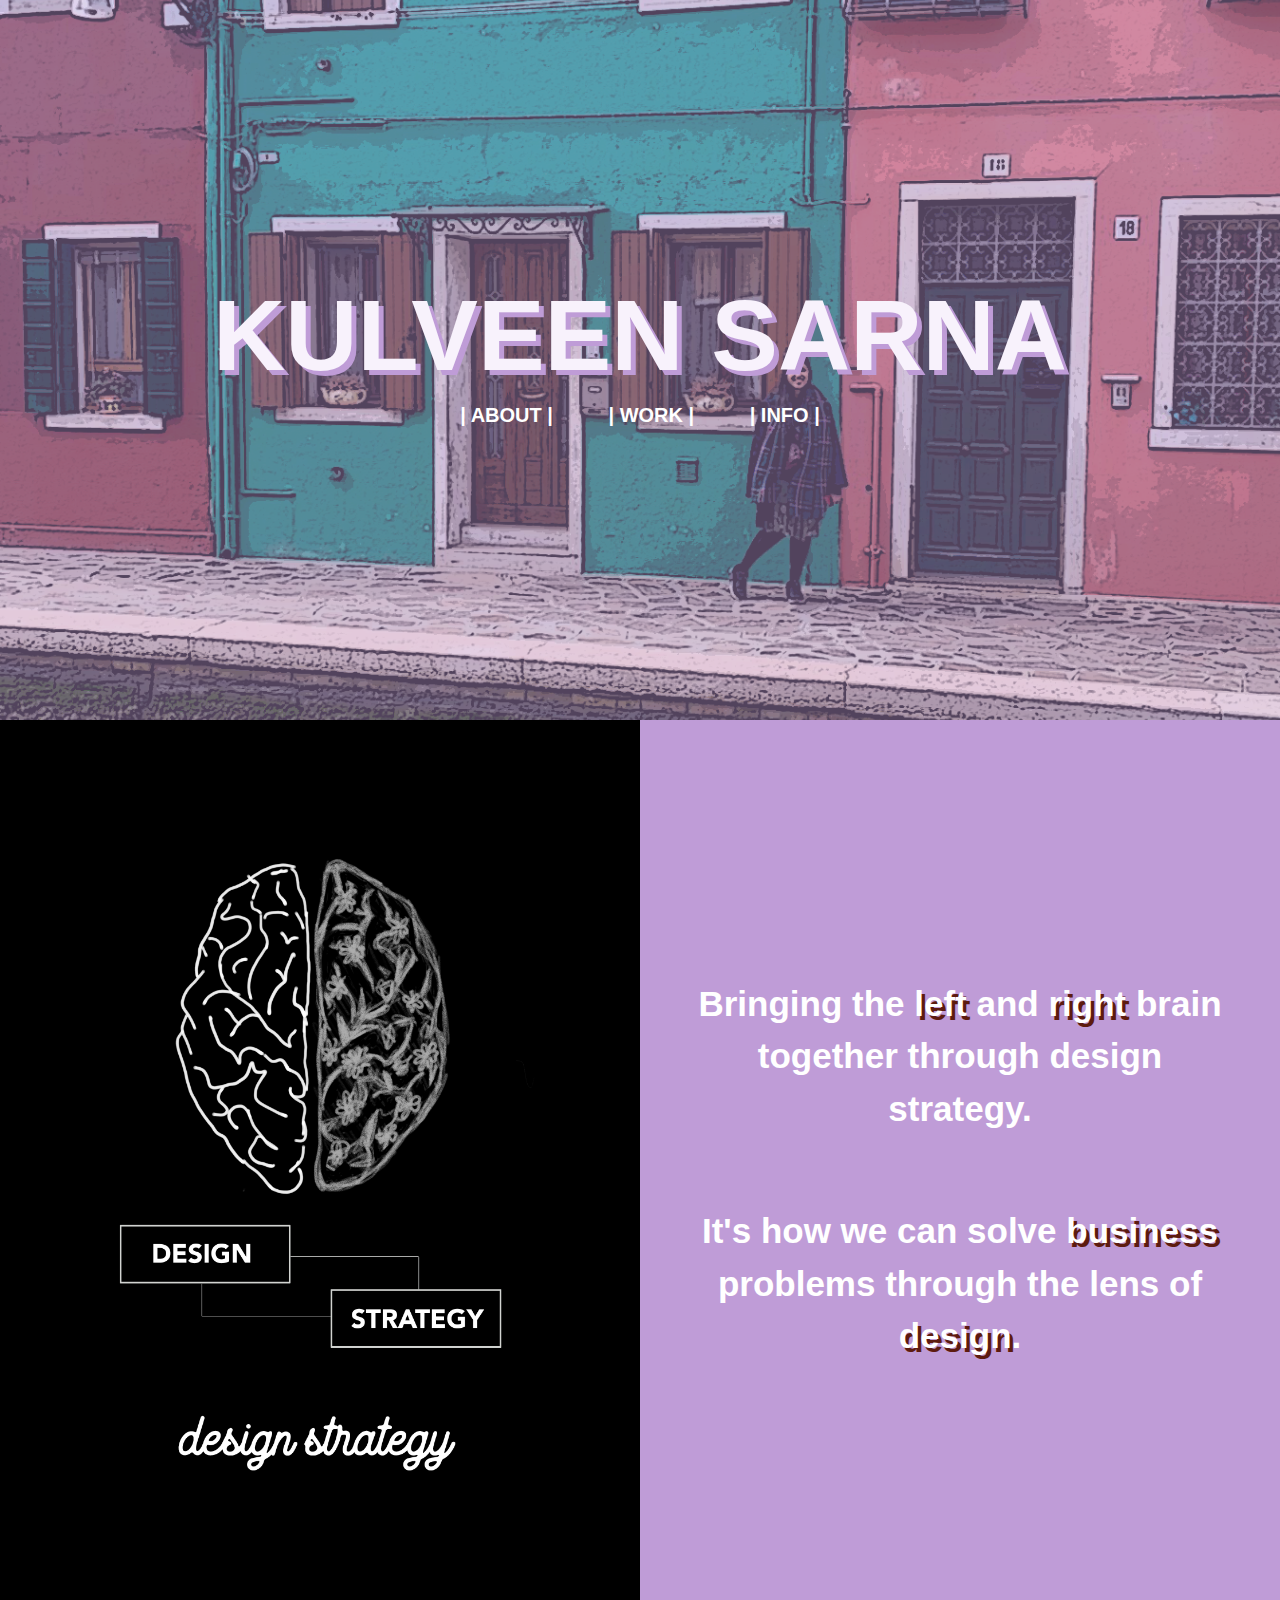
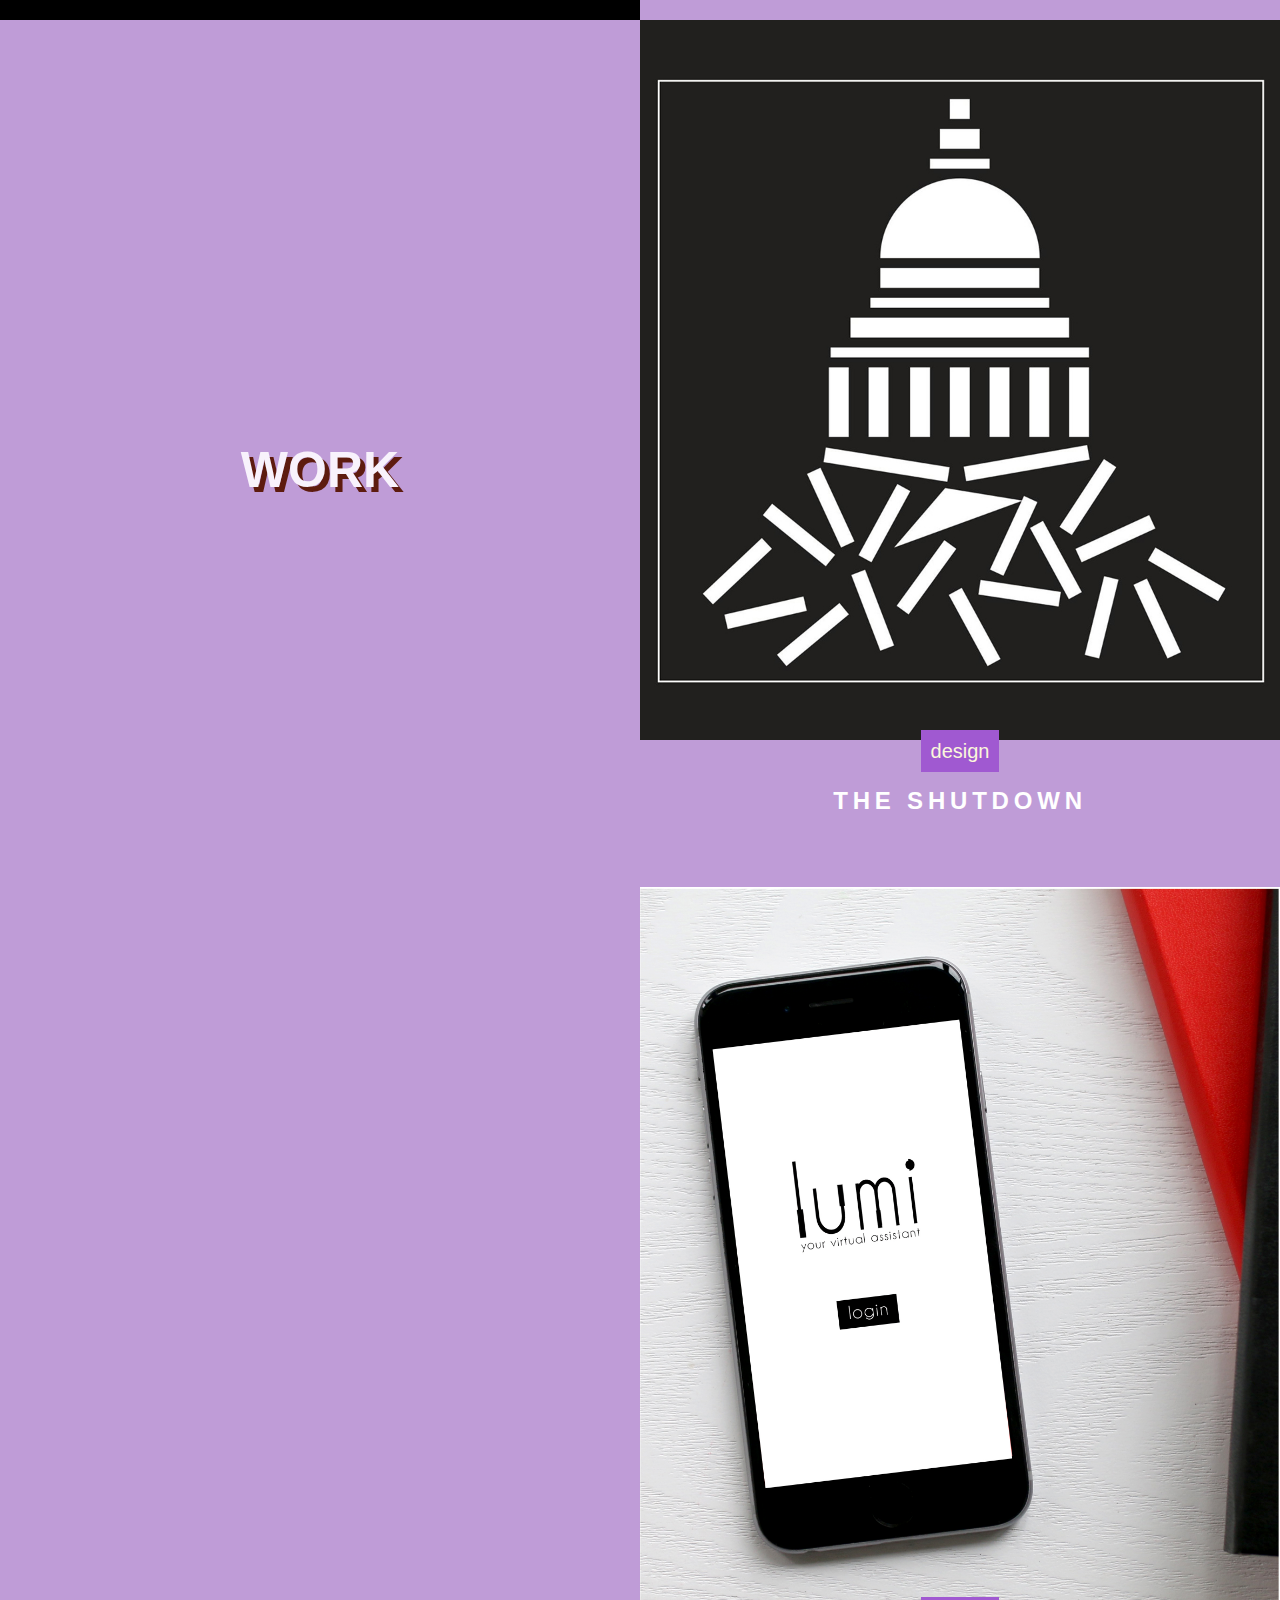
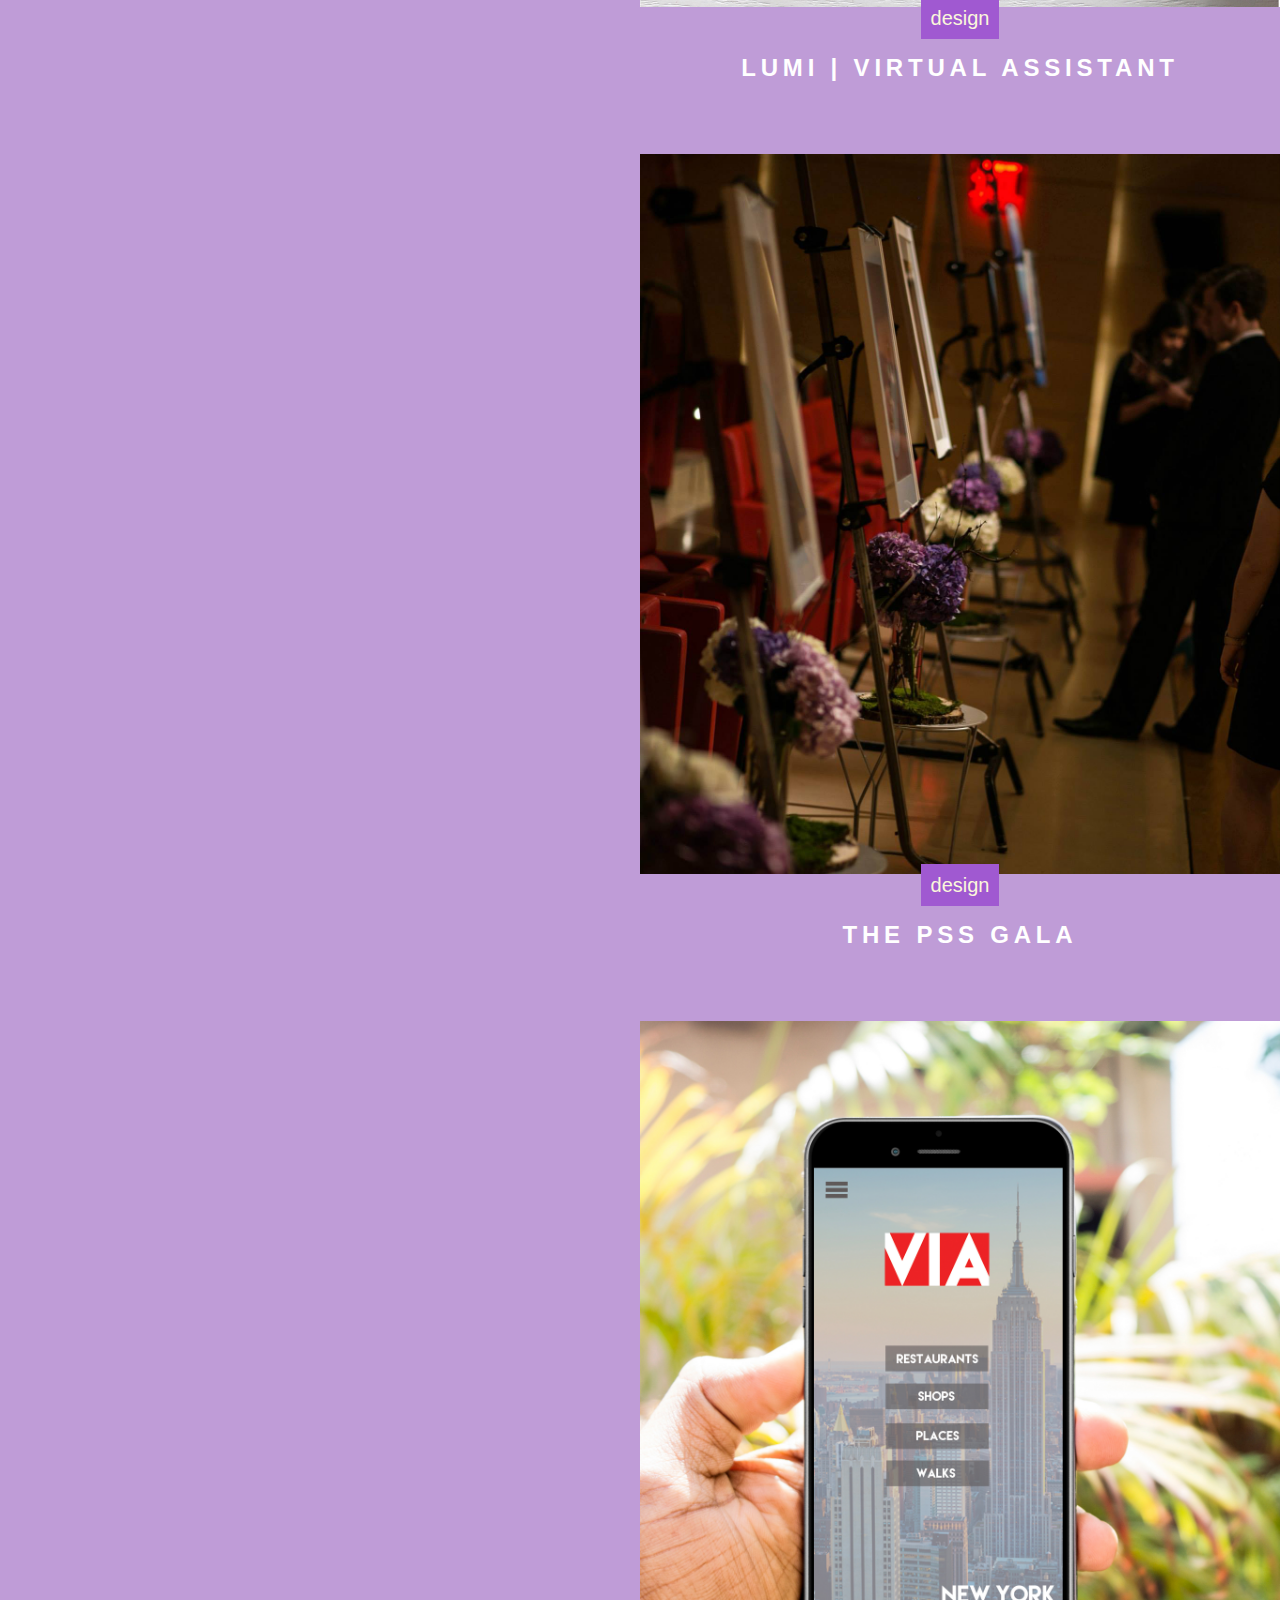
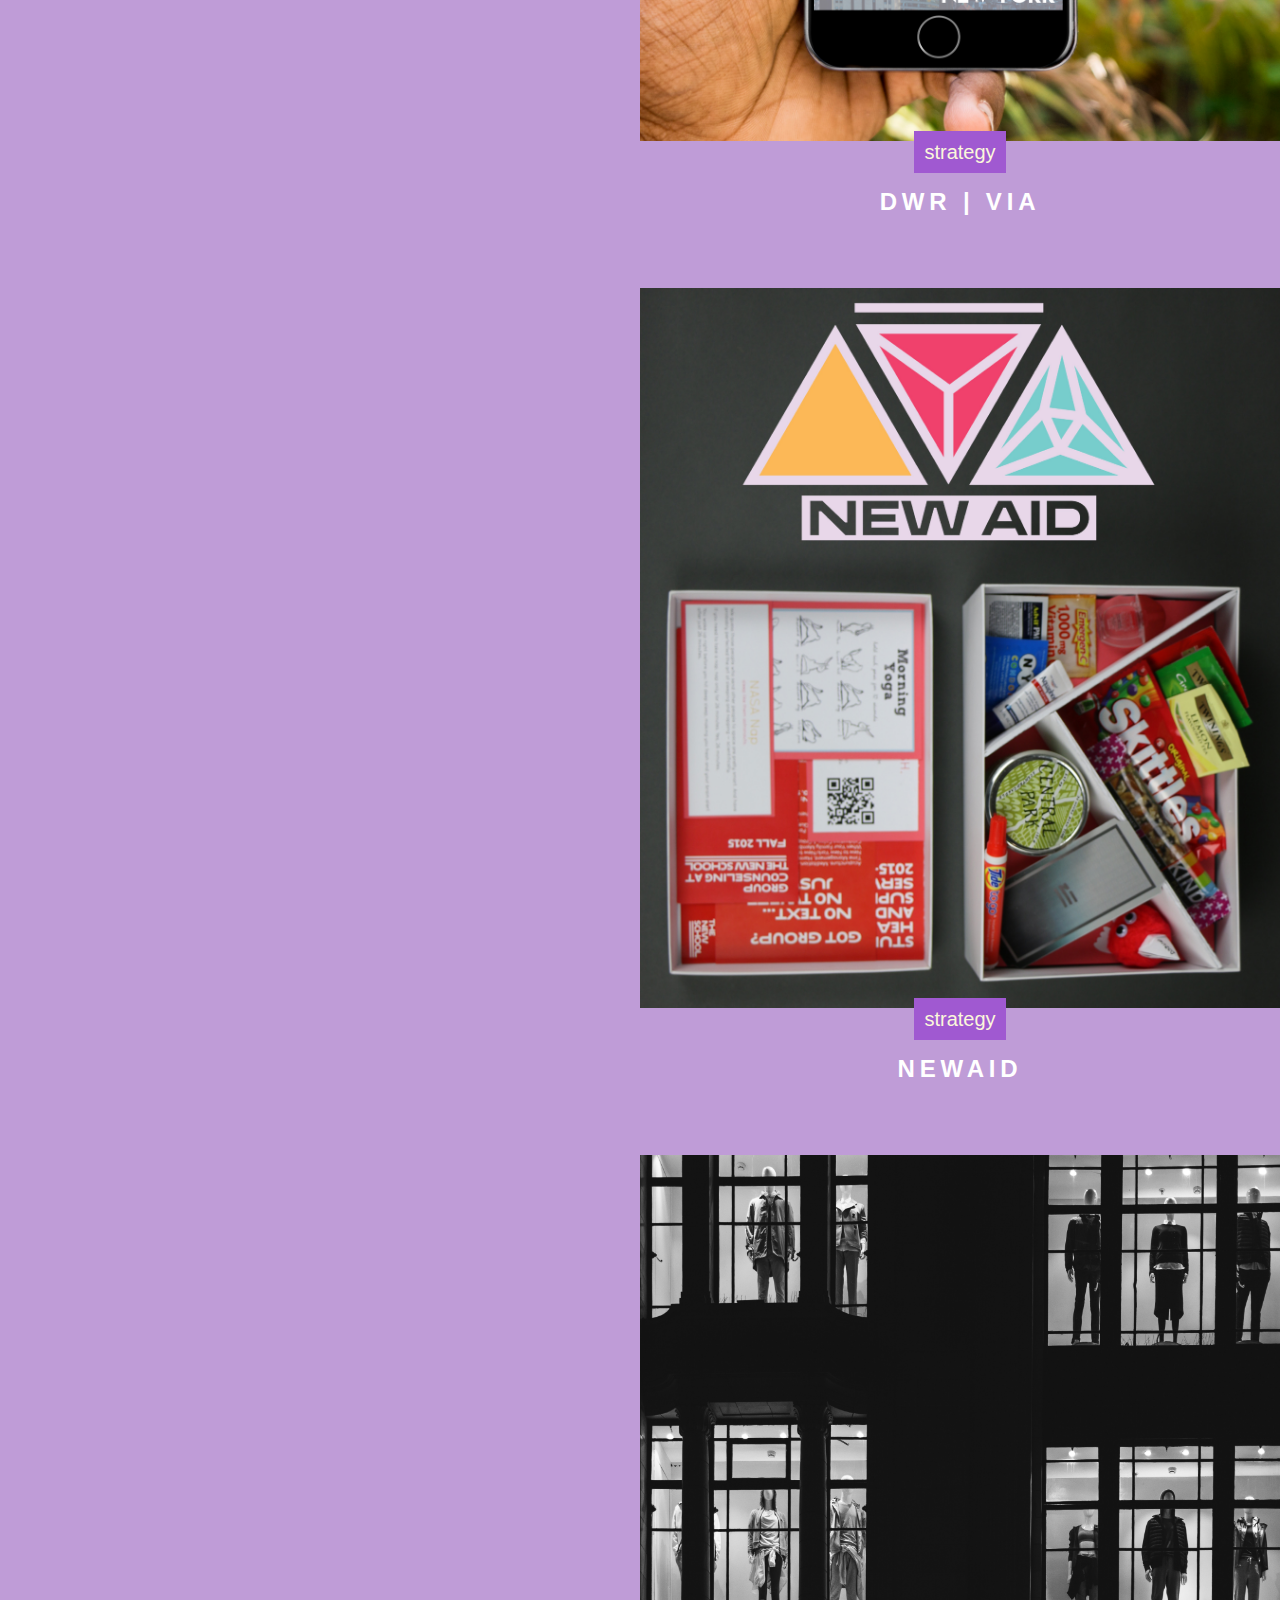
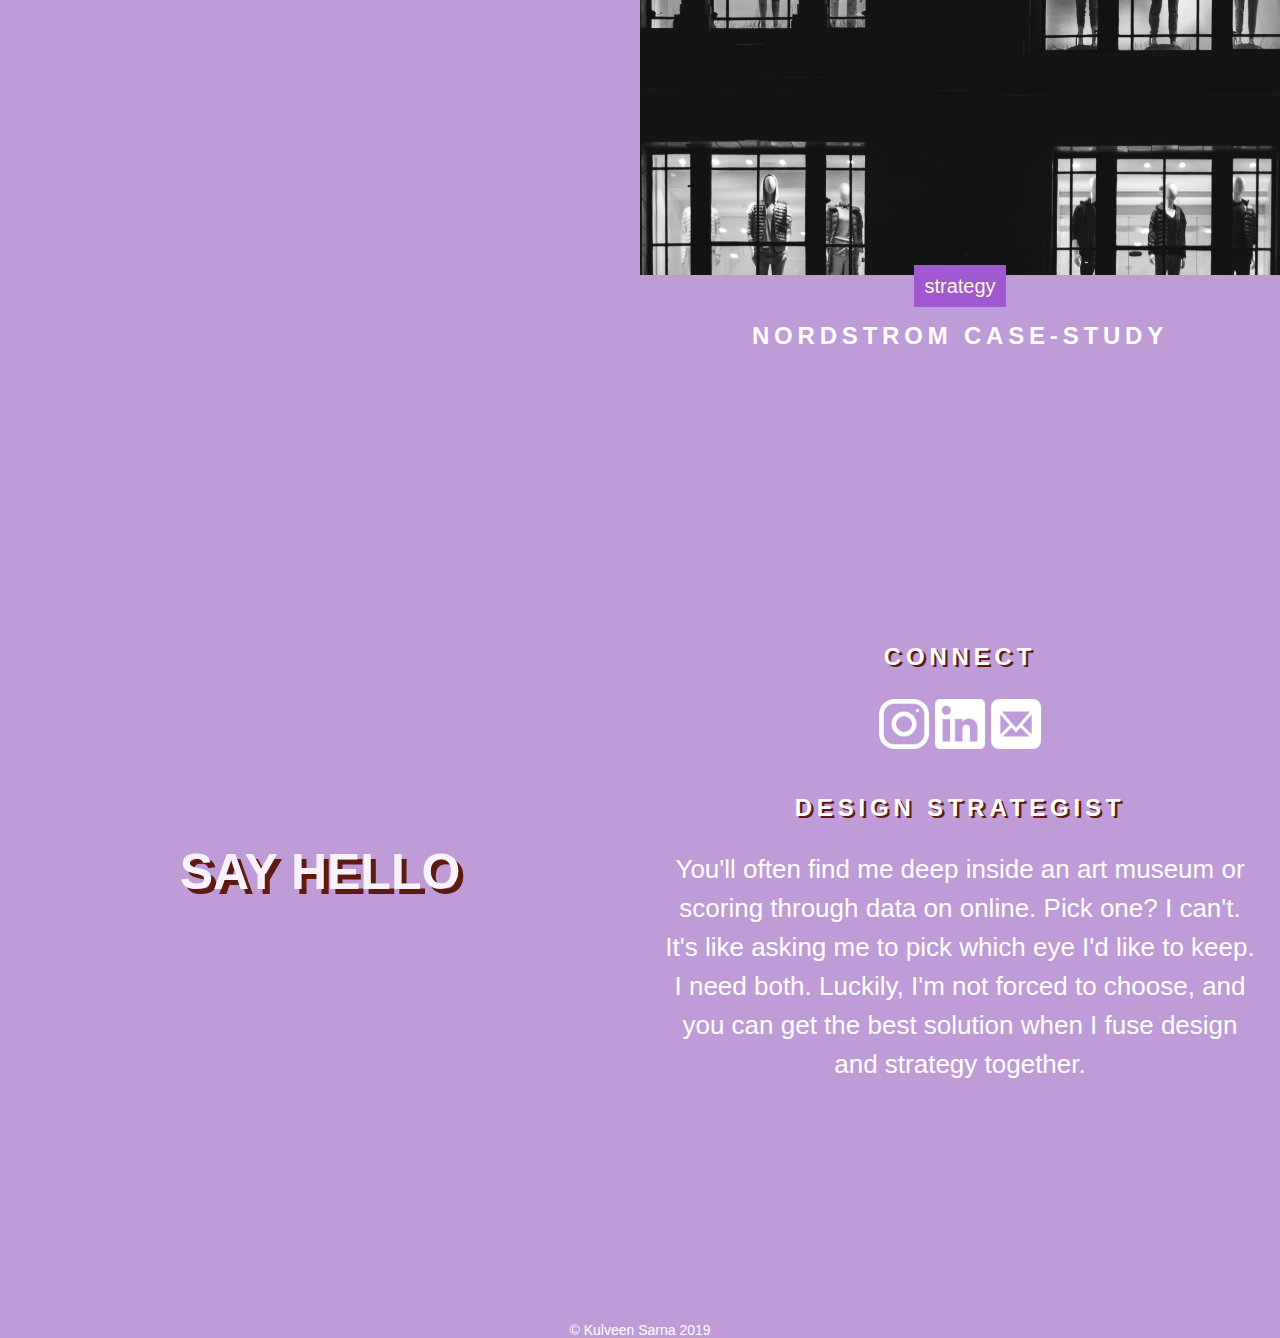
==== unit_9/responsive/index.html @ ccdce37e "unit 9" ====
<!DOCTYPE html>
<html>
<head>
	<title>Kulveen Sarna</title>
	<link rel="stylesheet" type="text/css" href="css/style.css">
	<meta name="viewport" content="width=device-width, initial-scale=1">
</head>
<body>
	<section id="hero">
		<h1>KULVEEN SARNA</h1>
	<menu>
		<a class="navi" href="#intro">| ABOUT |</a>
		<a class="navi" href="#work">| WORK |</a>
		<a class="navi" href="#contact">| INFO |</a>
	</menu>
	</section>
	<section class="clear" id="intro">
	<div class="left" id="brain">
		<img src="images/brain.jpg">
	</div>
	<div class="right" id="intro-content">
		<p class="intro-font">Bringing the <span>left</span> and <span>right</span> brain together through design strategy.</p>
		<p class="intro-font">It's how we can solve <span>business</span> problems through the lens of <span>design</span>.</p>
	</div>
	</section>
	<section class="clear" id="work">
		<div class="left">
			<h2>WORK</h2>
		</div>
		<div class="right">
			<figure class="project">
				<img src="images/shutdown.jpg">
				<label>design</label>
				<h3>THE SHUTDOWN</h3>
			</figure>
			<figure class="project">
				<img src="images/lumi.jpg">
				<label>design</label>
				<h3>LUMI | VIRTUAL ASSISTANT</h3>
			</figure>
			<figure class="project">
				<img src="images/gala.jpg">
				<label>design</label>
				<h3>THE PSS GALA</h3>
			</figure>
			<figure class="project">
				<img src="images/via.jpg">
				<label>strategy</label>
				<h3>DWR | VIA</h3>
			</figure>
			<figure class="project">
				<img src="images/newaid.jpg">
				<label>strategy</label>
				<h3>NEWAID</h3>
			</figure>
			<figure class="project">
				<img src="images/nordstrom.jpg">
				<label>strategy</label>
				<h3>NORDSTROM CASE-STUDY</h3>
			</figure>
		</div>
	</section>
		<section class="clear" id="contact">
		<div class="left">
			<h2>SAY HELLO</h2>
		</div>
		<div class="right" id="contact-content">
			<h3 class="end">CONNECT</h3>
			<p></p>
			<div>
			<a class="social" href="https://www.instagram.com/kulvzsarna/"><img src="images/instagram.png"></a>
			<a class="social" href="https://www.linkedin.com/in/kulveen-sarna/"><img src="images/linkedin.png"></a>
			<a class="social" href="mailto:kulveensarna@gmail.com"><img src="images/mail.png"></a>
			</div>
			<p></p>
			<h3 class="end">DESIGN STRATEGIST</h3>
			<p></p>
			<p id="hello">You'll often find me deep inside an art museum or scoring through data on online. Pick one? I can't. It's like asking me to pick which eye I'd like to keep. I need both. Luckily, I'm not forced to choose, and you can get the best solution when I fuse design and strategy together.</p>
					<p></p>
		</div>
	</section>
	<footer>
			&copy; Kulveen Sarna 2019
	</footer>	
</body>
</html>
---- unit_9/responsive/css/style.css ----
*{
	margin:0;
	padding: 0;
	box-sizing: border-box;
}
body {
	background-color: #BF9CD7;
	font-family: Avenir Next, sans-serif;
	text-align: center;
	color: #a059d1;
	font-size: 20px;
}
h1 {
	font-size: 5em;
	color: #f8f2fc;
	text-shadow: .05em .05em #BF9CD7;
	line-height: 1.1;
	padding: 0 10px;
}
h2 {
	font-size: 2.5em;
	color: #f8f2fc;
	text-shadow: .1em .1em #5D1B0F;
}
h3,h4 {
	font-family: Avenir Next, sans-serif;
	color: #ffffff;

	letter-spacing: .2em;
	font-weight: bold;
}
h3 {
	font-size: 1.2em;
	padding-top: 1em;
	padding-bottom: .5em;
}
img {
	display: block; width: 100%;
}
p{
	padding-bottom: 1em;
	line-height: 1.5;
	font-size: .8em;
}
label{
	background-color: #a059d1;
	color:  #fbf7db;
	margin-top: .5em;
	padding: .5em;
}
span{
	color: #ffffff;
	text-shadow: .1em .1em #5D1B0F;
}
blurb{
	padding: 0 .2em;
	background-color: #fbf7db;
	color: #d0a6ed;
}
footer{
	color: #ffffff;
	font-size: .7em;
}
#hero {
	background: transparent url(../images/cover3.png) no-repeat center center;
	background-size: 100% auto;
	height: 56.25vw; 
	display: flex;
	justify-content: center;
	align-items: center;
	flex-direction: column;
}
.navi{
  	color: white;
 	padding: .7em 1.25em;
  	text-align: center; 
 	text-decoration: none;
  	display: inline-block;
  	font-weight: bold;
}
.left,.right{
	width: 50%;
	float: left;
}
.left {
	position: sticky;-webkit-position:sticky; top: 0;
	display: flex;
	justify-content: center;
	align-items: center;
	min-height: 100vh;
	flex-direction: column;
	padding-right: 0%;
}
#brain {
	background-color: black;
}
.social {
	width: 2.5em;
	height: 2.5em;
	display: inline-block;
}
.clear:after{content:""; display: block; clear: both;}
#intro-content, #contact-content{
	display: flex;
	justify-content: center;
	align-items: center;
	flex-direction: column;
	min-height: 100vh;
	color: #ffffff;
	padding: 1em;
}
.intro-font{
	font-size: 1.75em;
	font-weight: bold;
	padding: 1em;
}
.project {
	padding-bottom: 3em;
}
.info-text {
	line-height: 2;
	padding: 1em;
}
.info-text blurb{
	background: #d0a6ed;
	color: #ffffff;
	font-size: 1em;
}
#hello{
	font-size: 1.3em;
}
.end {
	text-shadow: .1em .1em #5D1B0F;
}

@media screen and (max-width: 860px){
	h1 {
		font-size: 3em;
	}
	#hero {
		height: 70vh;
		background-size: cover;
	}
}
@media screen and (max-width: 768px){
	.left, .right {
		width: 100%;
		float: none;
	}
	.left {
		min-height: auto;
	}
	#brain {
		position: relative;
		-webkit-position: relative;
	}
	}

@media screen and (max-width: 410px){
	.navi {
		display: block;
	}
	h1 {
		font-size: 3em;
	}
	.intro-font{
		font-size: 1.6em;
		margin: 1em, 1em, 1.5em, 1.5em;
		padding: 1.2em;	
	}
	#hello {
		font-size: 1.3em;
	}
	}
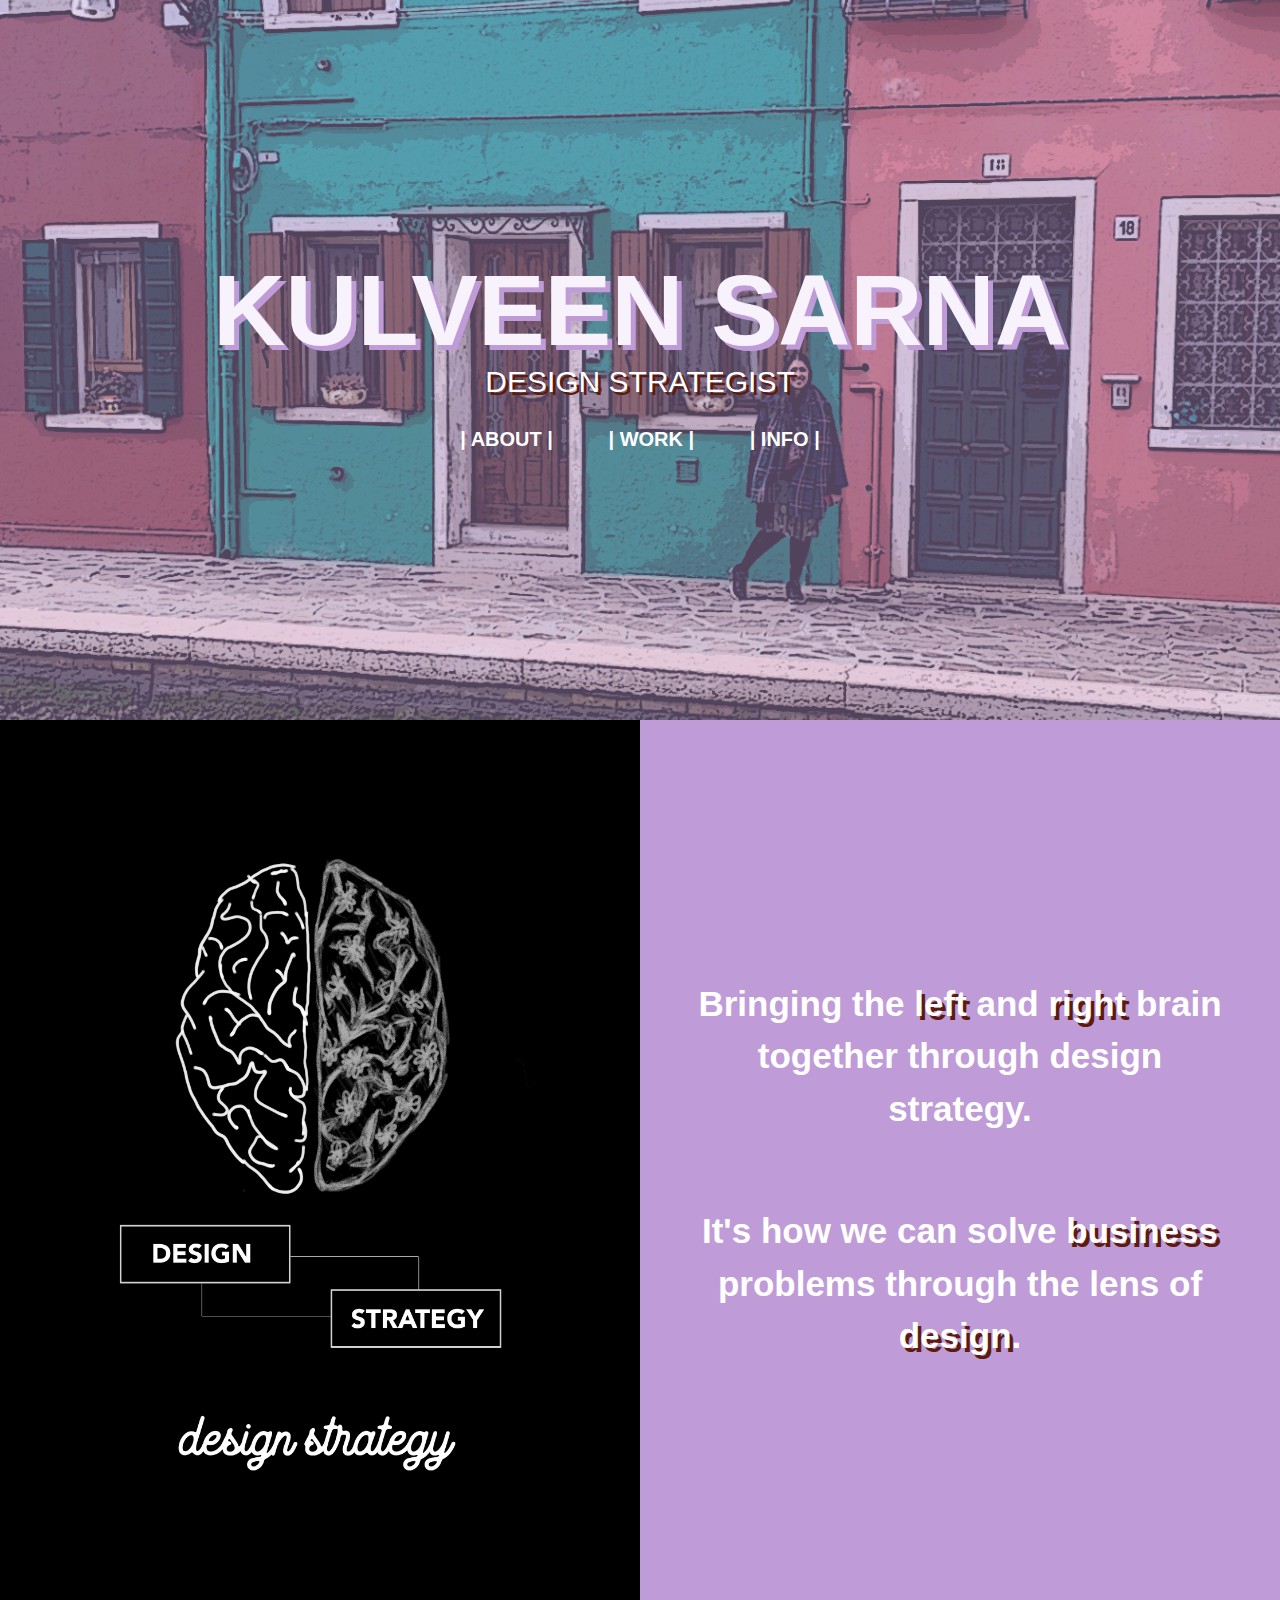
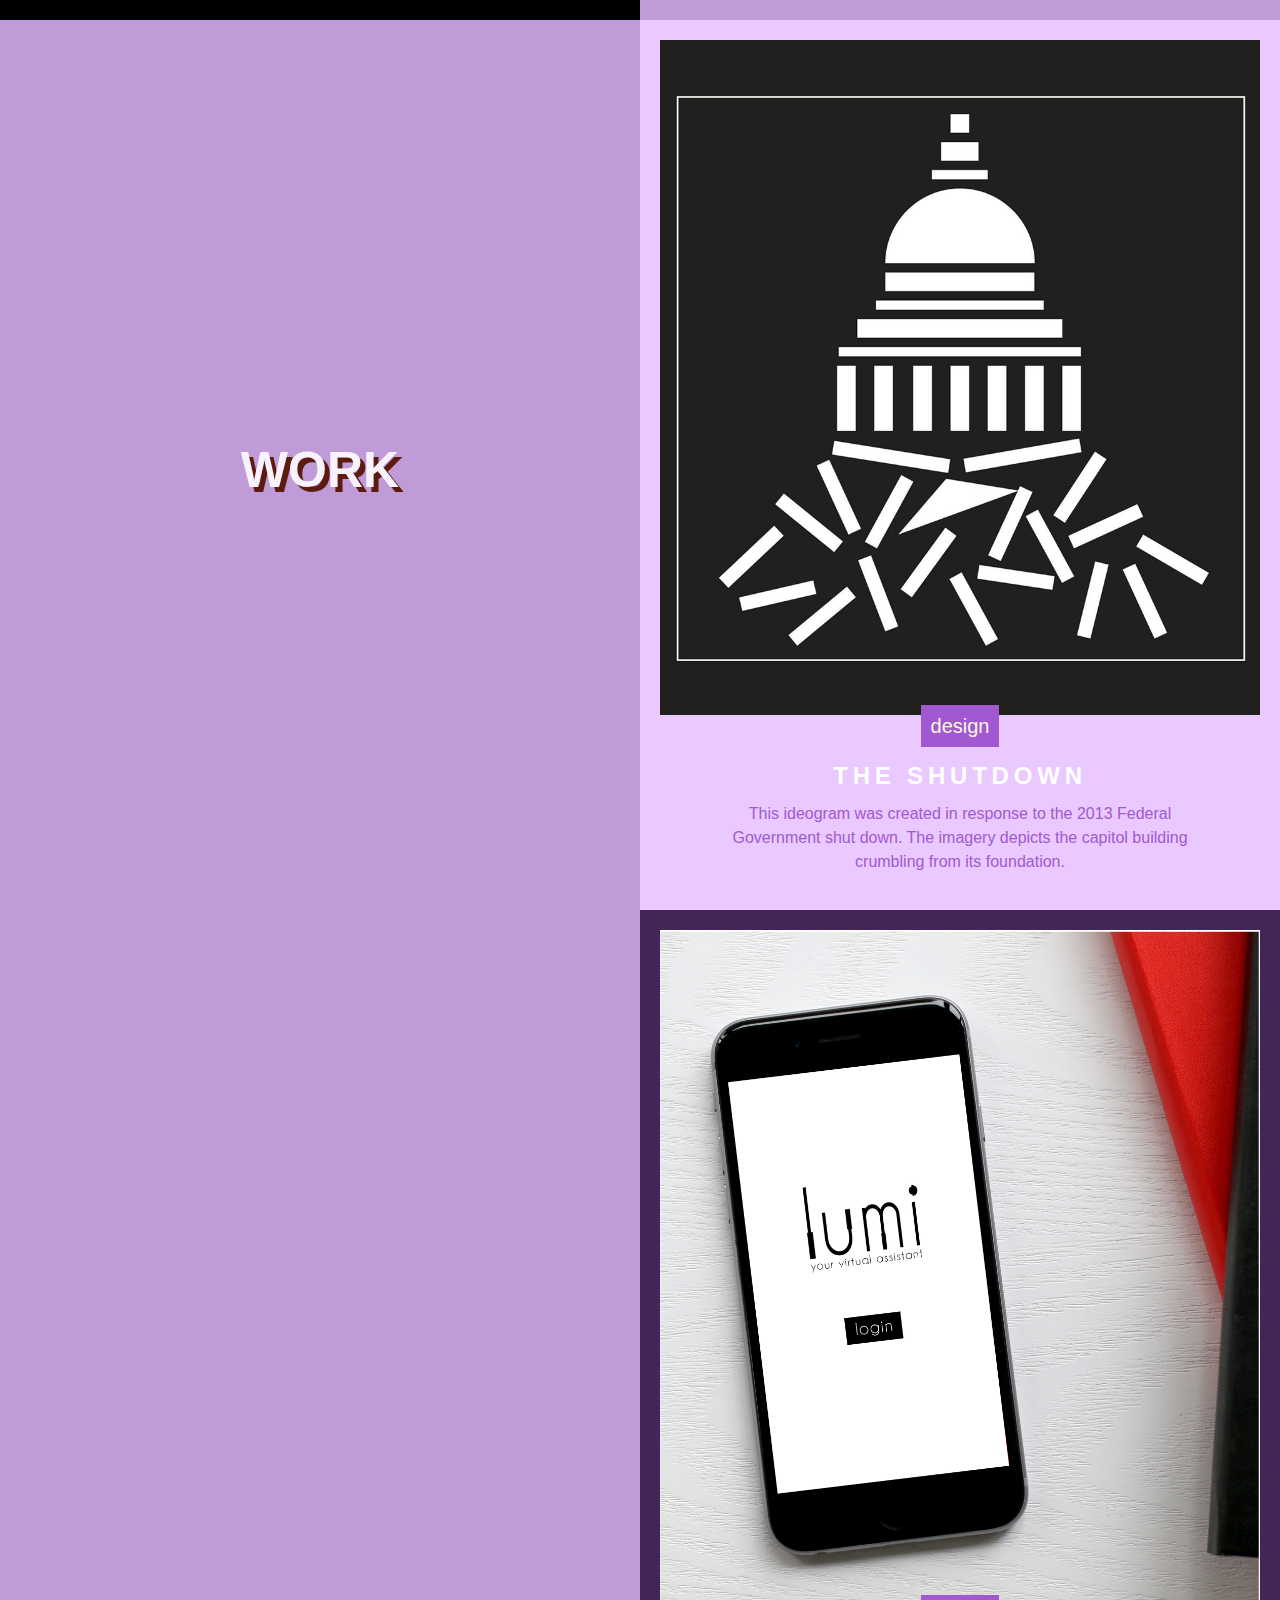
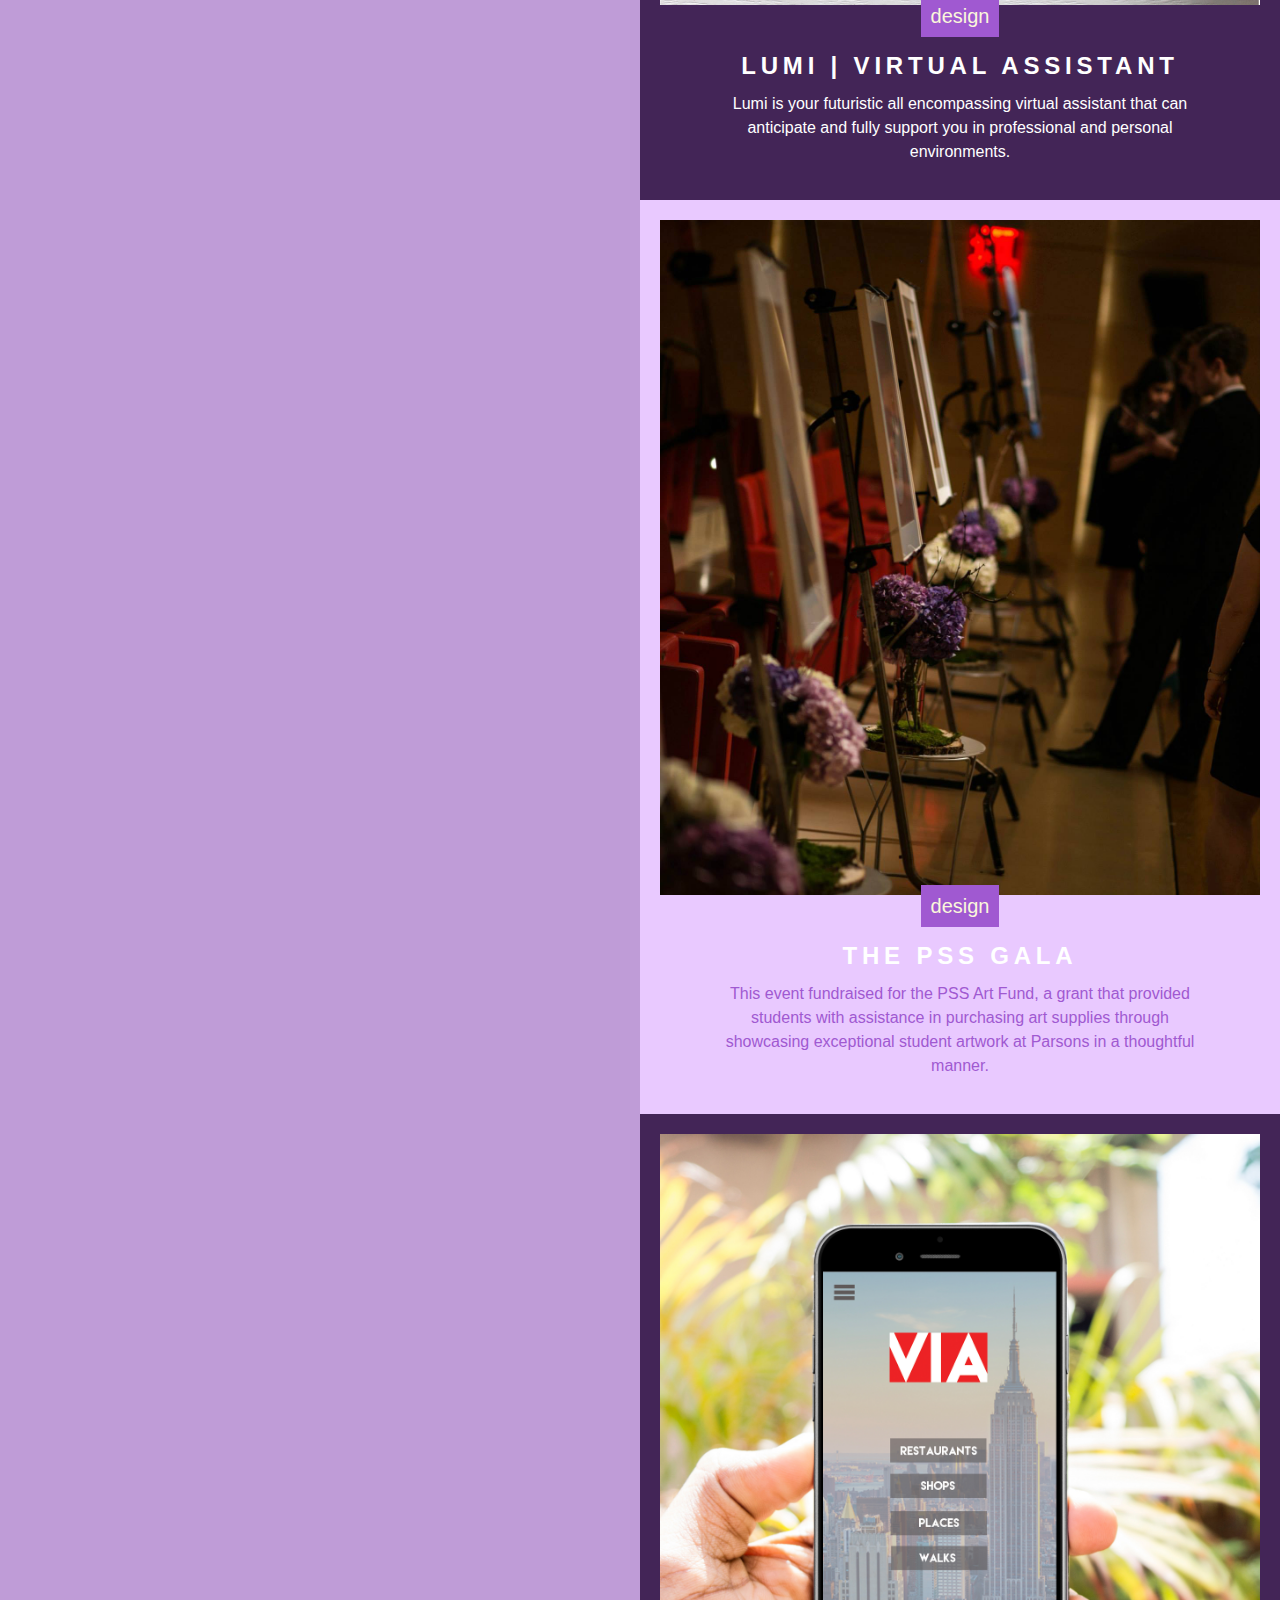
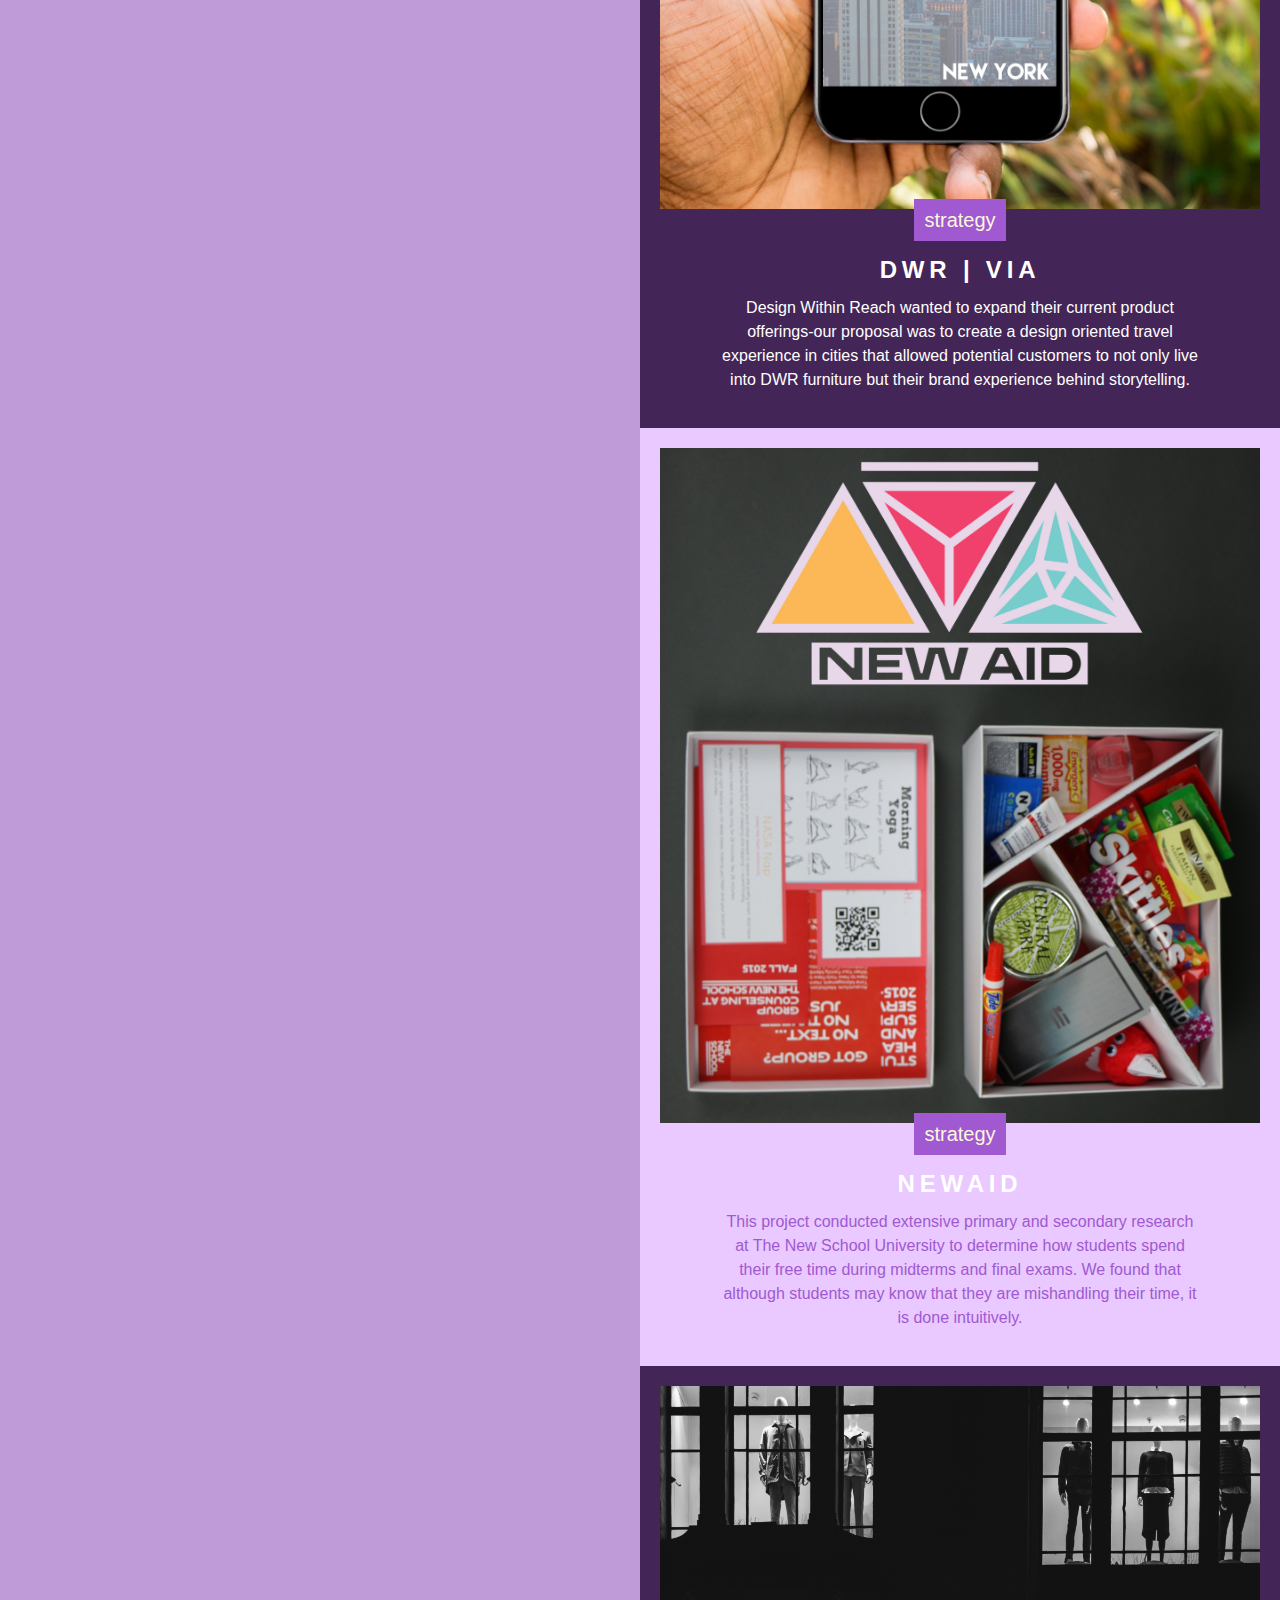
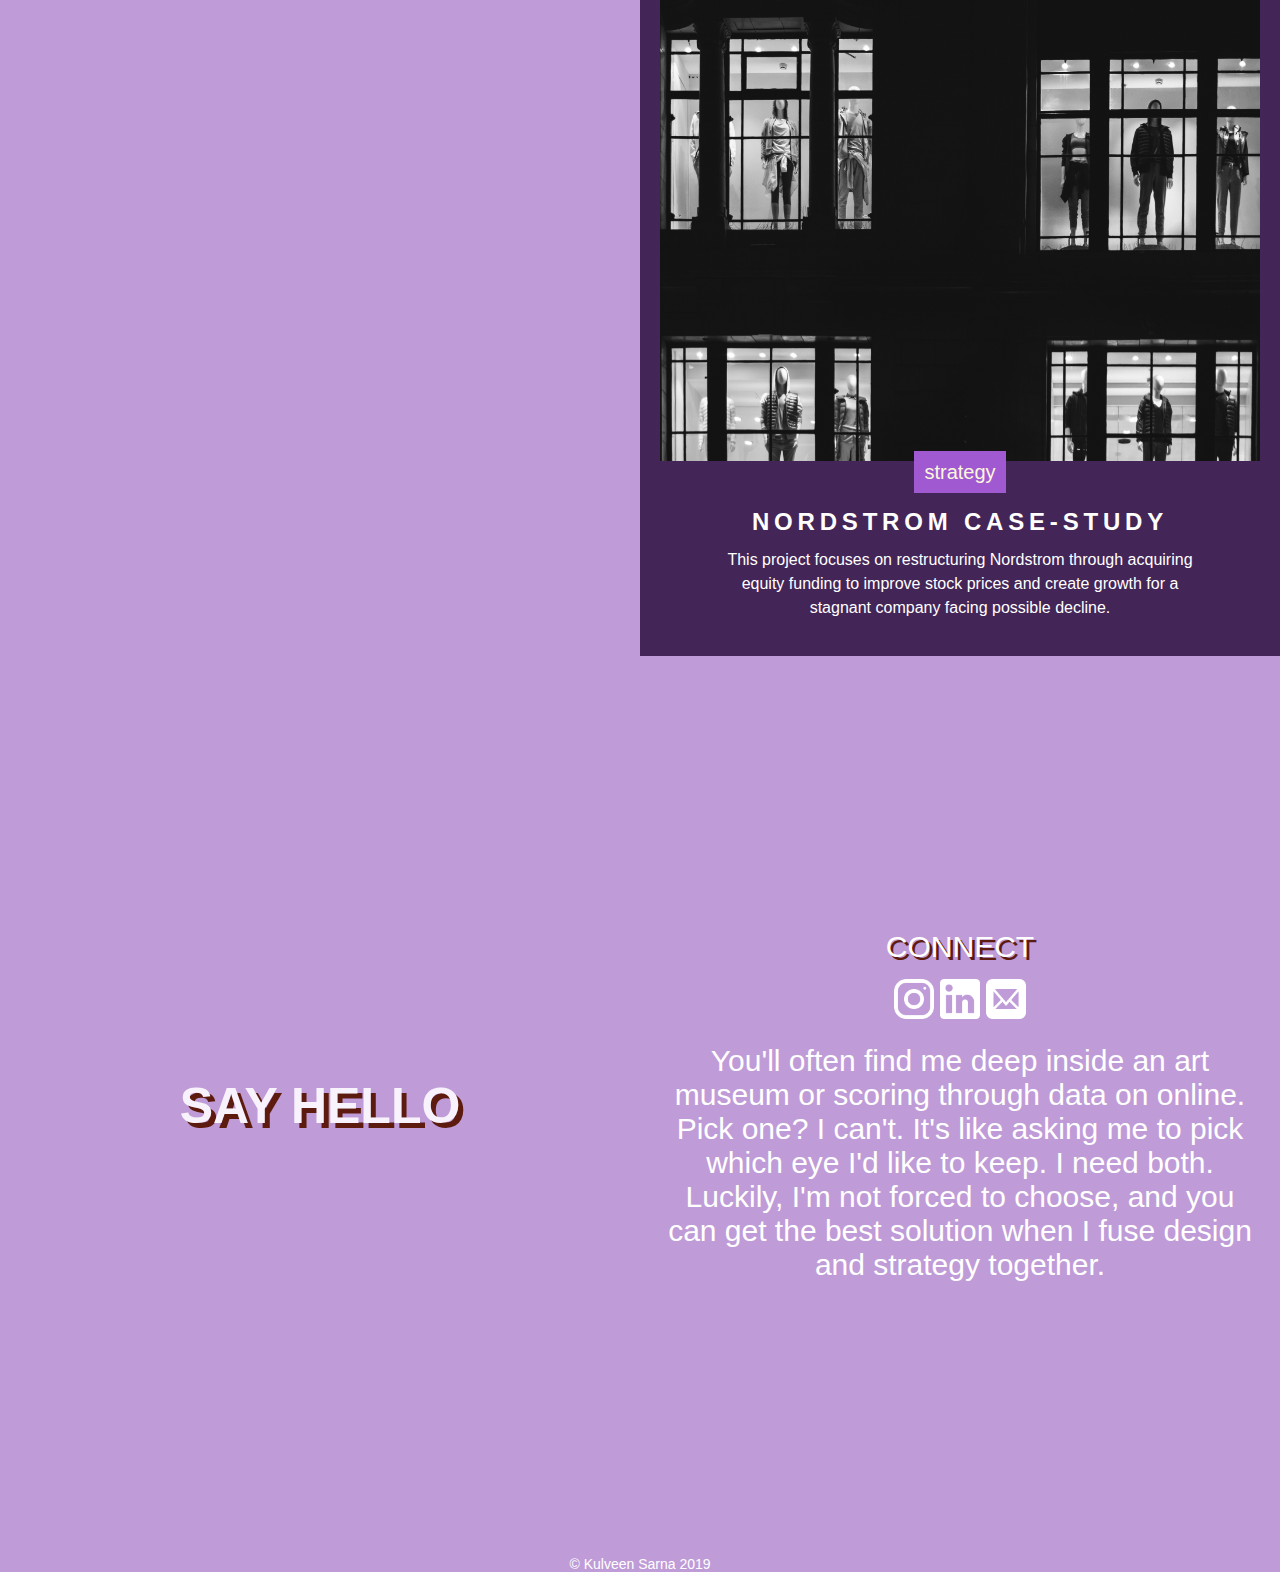
==== commit ed803717: "final changes" ====
--- a/unit_9/responsive/index.html
+++ b/unit_9/responsive/index.html
@@ -8,6 +8,7 @@
 <body>
 	<section id="hero">
 		<h1>KULVEEN SARNA</h1>
+		<h3 class="end">DESIGN STRATEGIST</h3>
 	<menu>
 		<a class="navi" href="#intro">| ABOUT |</a>
 		<a class="navi" href="#work">| WORK |</a>
@@ -30,33 +31,51 @@
 		<div class="right">
 			<figure class="project">
 				<img src="images/shutdown.jpg">
+				<div class="project-info">
 				<label>design</label>
 				<h3>THE SHUTDOWN</h3>
+				<p>This ideogram was created in response to the 2013 Federal Government shut down. The imagery depicts the capitol building crumbling from its foundation.</p>
+				</div>
 			</figure>
 			<figure class="project">
 				<img src="images/lumi.jpg">
+				<div class="project-info">
 				<label>design</label>
 				<h3>LUMI | VIRTUAL ASSISTANT</h3>
+				<p>Lumi is your futuristic all encompassing virtual assistant that can anticipate and fully support you in professional and personal environments.</p>
+			</div>
 			</figure>
 			<figure class="project">
 				<img src="images/gala.jpg">
+				<div class="project-info">
 				<label>design</label>
 				<h3>THE PSS GALA</h3>
+				<p>This event fundraised for the PSS Art Fund, a grant that provided students with assistance in purchasing art supplies through showcasing exceptional student artwork at Parsons in a thoughtful manner.</p>
+				</div>	
 			</figure>
 			<figure class="project">
 				<img src="images/via.jpg">
+				<div class="project-info">
 				<label>strategy</label>
 				<h3>DWR | VIA</h3>
+				<p>Design Within Reach wanted to expand their current product offerings-our proposal was to create a design oriented travel experience in cities that allowed potential customers to not only live into DWR furniture but their brand experience behind storytelling.</p>
+				</div>
 			</figure>
 			<figure class="project">
 				<img src="images/newaid.jpg">
+				<div class="project-info">
 				<label>strategy</label>
 				<h3>NEWAID</h3>
+				<p>This project conducted extensive primary and secondary research at The New School University to determine how students spend their free time during midterms and final exams. We found that although students may know that they are mishandling their time, it is done intuitively.</p>
+			</div>
 			</figure>
 			<figure class="project">
 				<img src="images/nordstrom.jpg">
 				<label>strategy</label>
+				<div class="project-info">
 				<h3>NORDSTROM CASE-STUDY</h3>
+				<p>This project focuses on restructuring Nordstrom through acquiring equity funding to improve stock prices and create growth for a stagnant company facing possible decline.</p>
+			</div>
 			</figure>
 		</div>
 	</section>
@@ -66,17 +85,12 @@
 		</div>
 		<div class="right" id="contact-content">
 			<h3 class="end">CONNECT</h3>
-			<p></p>
 			<div>
 			<a class="social" href="https://www.instagram.com/kulvzsarna/"><img src="images/instagram.png"></a>
 			<a class="social" href="https://www.linkedin.com/in/kulveen-sarna/"><img src="images/linkedin.png"></a>
 			<a class="social" href="mailto:kulveensarna@gmail.com"><img src="images/mail.png"></a>
 			</div>
-			<p></p>
-			<h3 class="end">DESIGN STRATEGIST</h3>
-			<p></p>
-			<p id="hello">You'll often find me deep inside an art museum or scoring through data on online. Pick one? I can't. It's like asking me to pick which eye I'd like to keep. I need both. Luckily, I'm not forced to choose, and you can get the best solution when I fuse design and strategy together.</p>
-					<p></p>
+			<h5>You'll often find me deep inside an art museum or scoring through data on online. Pick one? I can't. It's like asking me to pick which eye I'd like to keep. I need both. Luckily, I'm not forced to choose, and you can get the best solution when I fuse design and strategy together.</h5>
 		</div>
 	</section>
 	<footer>
--- a/unit_9/responsive/css/style.css
+++ b/unit_9/responsive/css/style.css
@@ -25,7 +25,6 @@
 h3,h4 {
 	font-family: Avenir Next, sans-serif;
 	color: #ffffff;
-
 	letter-spacing: .2em;
 	font-weight: bold;
 }
@@ -33,6 +32,10 @@
 	font-size: 1.2em;
 	padding-top: 1em;
 	padding-bottom: .5em;
+}
+h5{
+	font-size: 1.5em;
+	font-weight: normal;
 }
 img {
 	display: block; width: 100%;
@@ -83,7 +86,8 @@
 	float: left;
 }
 .left {
-	position: sticky;-webkit-position:sticky; top: 0;
+	-webkit-position:sticky;
+	position: sticky; top: 0;
 	display: flex;
 	justify-content: center;
 	align-items: center;
@@ -95,9 +99,10 @@
 	background-color: black;
 }
 .social {
-	width: 2.5em;
-	height: 2.5em;
+	width: 2em;
+	height: 2em;
 	display: inline-block;
+	margin-bottom: 1em;
 }
 .clear:after{content:""; display: block; clear: both;}
 #intro-content, #contact-content{
@@ -115,24 +120,36 @@
 	padding: 1em;
 }
 .project {
-	padding-bottom: 3em;
-}
-.info-text {
-	line-height: 2;
+	/*padding-bottom: 3em;*/
+	/*position: relative;*/
+	background-color: #e9c9ff;
 	padding: 1em;
 }
-.info-text blurb{
-	background: #d0a6ed;
-	color: #ffffff;
-	font-size: 1em;
+.project:nth-child(even){
+	background-color: #432557;
+	color: white;
+}
+.project-info{
+	padding-left: 3em;
+	padding-right: 3em;
+}
+/*.project-info {
+	/*position: absolute; bottom: 0; left: 0; width: 100%;*/ 
+	/*background-color: rgba(160, 89, 209, 0.5); 
+	padding: 1em;
+	color: #ffffff;*/
 }
 #hello{
-	font-size: 1.3em;
-}
+	font-size: 2em;
+	padding-top: 1em;
+	}
 .end {
 	text-shadow: .1em .1em #5D1B0F;
+	letter-spacing: 0em;
+	font-size: 1.5em;
+	font-weight: normal;
+	margin-top: -1em;
 }
-
 @media screen and (max-width: 860px){
 	h1 {
 		font-size: 3em;
@@ -171,5 +188,9 @@
 	#hello {
 		font-size: 1.3em;
 	}
+	.end {
+		font-size: 1.2em;
+		margin-top: -.75em;
+	}
 	}
 
